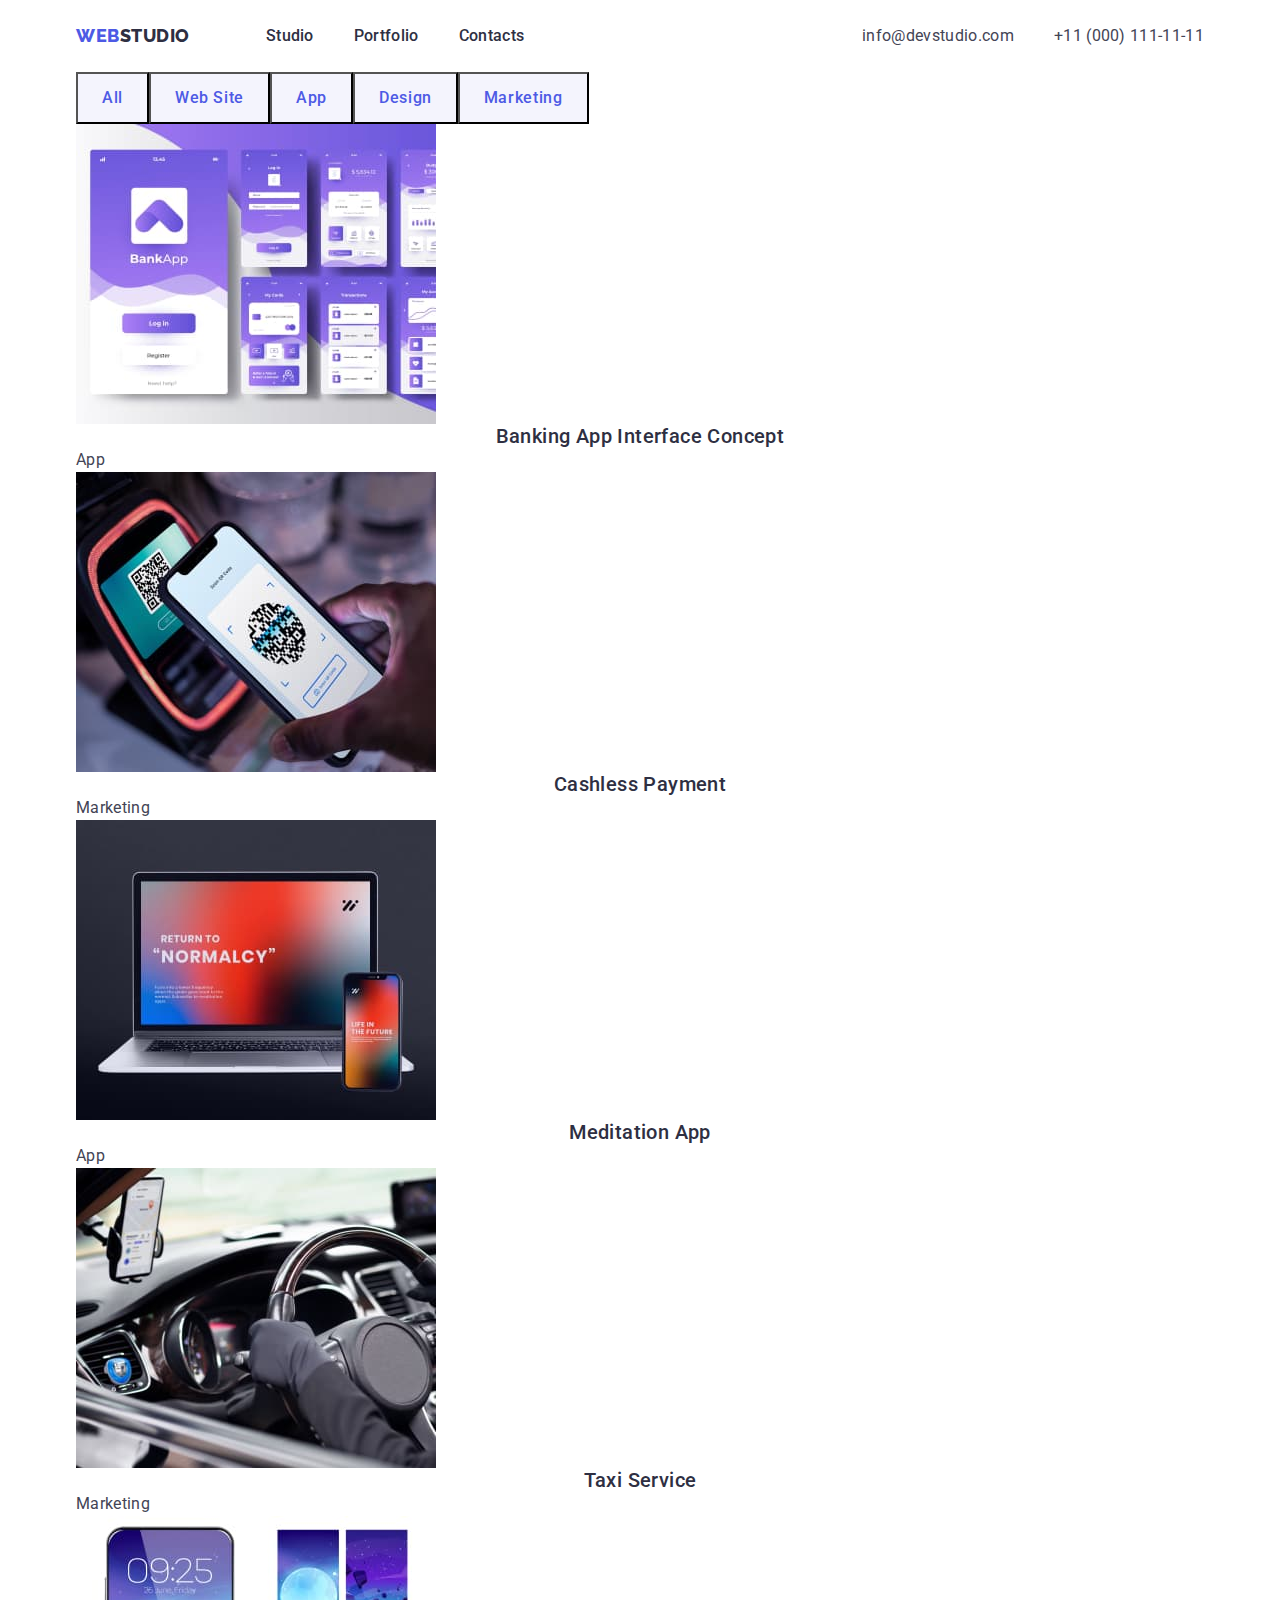
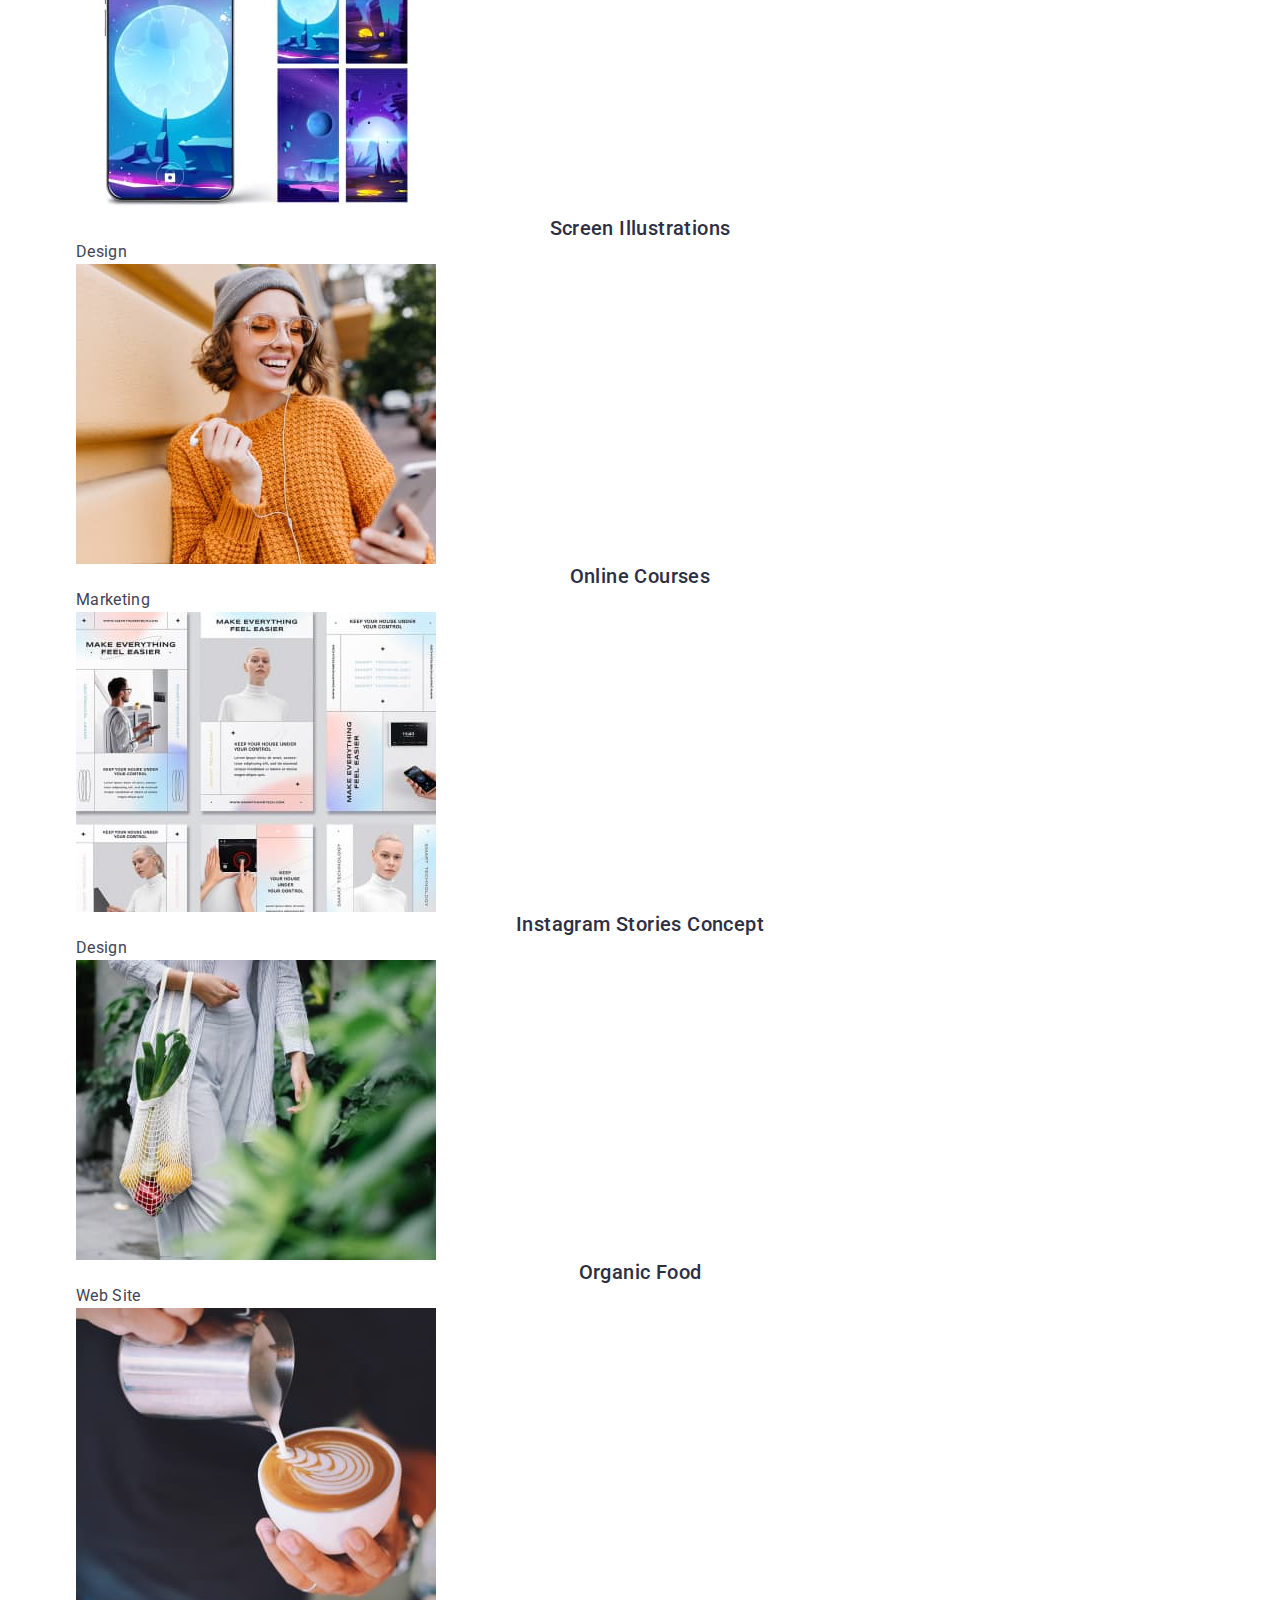
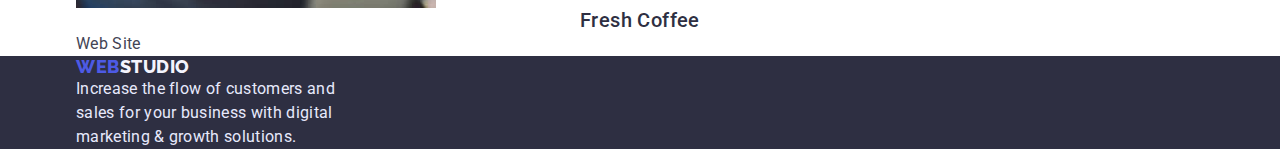
==== portfolio.html @ dd69af37 "processing" ====
<!DOCTYPE html>
<html lang="en">
  <head>
    <meta charset="UTF-8" />
    <meta http-equiv="X-UA-Compatible" content="IE=edge" />
    <meta name="viewport" content="width=device-width, initial-scale=1.0" />
    <title>Portfolio</title>
    <link rel="preconnect" href="https://fonts.googleapis.com" />
    <link rel="preconnect" href="https://fonts.gstatic.com" crossorigin />
    <link
      href="https://fonts.googleapis.com/css2?family=Raleway:wght@800&family=Roboto:wght@400;500;700&display=swap"
      rel="stylesheet"
    />
    <link
      rel="stylesheet"
      href="https://cdn.jsdelivr.net/npm/modern-normalize@1.1.0/modern-normalize.min.css"
    />
    <link rel="stylesheet" href="./css/style.css" />
  </head>

  <body>
    <header class="top-header">
      <!-- Navigation -->
      <div class="conteiner header-conteiner">
        <nav class="page-nav">
          <a class="link logo" href="./index.html"
            >Web<span class="logo-first">Studio</span>
          </a>
          <ul class="list menu">
            <li class="menu-item">
              <a href="./index.html" class="link menu-link">Studio</a>
            </li>
            <li class="menu-item">
              <a href="./portfolio.html" class="link menu-link">Portfolio</a>
            </li>
            <li class="menu-item">
              <a href="" class="link menu-link">Contacts</a>
            </li>
          </ul>
        </nav>

        <!-- Contacts -->
        <address class="adrs">
          <ul class="list contacts">
            <li class="contact-item">
              <a href="mailto:info@devstudio.com" class="link contact"
                >info@devstudio.com</a
              >
            </li>
            <li class="contact-item">
              <a href="tel:+110001111111" class="link contact"
                >+11 (000) 111-11-11</a
              >
            </li>
          </ul>
        </address>
      </div>
    </header>

    <main>
      <!-- FILTER -->
      <section class="filter">
        <div class="conteiner">
          <h1 hidden>Filter</h1>

          <ul class="list filter-list">
            <li class="filter-item">
              <button type="button" class="filter-btn">All</button>
            </li>
            <li class="filter-item">
              <button type="button" class="filter-btn">Web Site</button>
            </li>
            <li class="filter-item">
              <button type="button" class="filter-btn">App</button>
            </li>
            <li class="filter-item">
              <button type="button" class="filter-btn">Design</button>
            </li>
            <li class="filter-item">
              <button type="button" class="filter-btn">Marketing</button>
            </li>
          </ul>

          <ul class="list gallery-list">
            <li class="gallery-item">
              <a
                href="./images/page-2/section-2/project-card-1.jpg"
                class="link"
              >
                <img
                  src="./images/page-2/section-2/project-card-1.jpg"
                  alt="BankApp"
                  width="360"
                  height="300"
                />
                <h2 class="secondary-title">Banking App Interface Concept</h2>
                <p class="text">App</p>
              </a>
            </li>
            <li class="gallery-item">
              <a
                href="./images/page-2/section-2/project-card-2.jpg"
                class="link"
              >
                <img
                  src="./images/page-2/section-2/project-card-2.jpg"
                  alt="qr-reader on smartphone"
                  width="360"
                  height="300"
                />
                <h2 class="secondary-title">Cashless Payment</h2>
                <p class="text">Marketing</p>
              </a>
            </li>
            <li class="gallery-item">
              <a
                href="./images/page-2/section-2/project-card-3.jpg"
                class="link"
              >
                <img
                  src="./images/page-2/section-2/project-card-3.jpg"
                  alt="smartphone and notebook"
                  width="360"
                  height="300"
                />
                <h2 class="secondary-title">Meditation App</h2>
                <p class="text">App</p>
              </a>
            </li>
            <li class="gallery-item">
              <a href="./images/page-2/section-3/img-1.jpg" class="link">
                <img
                  src="./images/page-2/section-3/img-1.jpg"
                  alt="smartphone on a car"
                  width="360"
                  height="300"
                />
                <h2 class="secondary-title">Taxi Service</h2>
                <p class="text">Marketing</p>
              </a>
            </li>
            <li class="gallery-item">
              <a href="./images/page-2/section-3/img-2.jpg" class="link">
                <img
                  src="./images/page-2/section-3/img-2.jpg"
                  alt="smartphone"
                  width="360"
                  height="300"
                />
                <h2 class="secondary-title">Screen Illustrations</h2>
                <p class="text">Design</p>
              </a>
            </li>
            <li class="gallery-item">
              <a href="./images/page-2/section-3/img-3.jpg" class="link">
                <img
                  src="./images/page-2/section-3/img-3.jpg"
                  alt="the girl listens to music "
                  width="360"
                  height="300"
                />
                <h2 class="secondary-title">Online Courses</h2>
                <p class="text">Marketing</p>
              </a>
            </li>
            <li class="gallery-item">
              <a
                href="./images/page-2/section-4/project-card-1.jpg"
                class="link"
              >
                <img
                  src="./images/page-2/section-4/project-card-1.jpg"
                  alt="brochure layoutsc"
                  width="360"
                  height="300"
                />
                <h2 class="secondary-title">Instagram Stories Concept</h2>
                <p class="text">Design</p>
              </a>
            </li>
            <li class="gallery-item">
              <a
                href="./images/page-2/section-4/project-card-2.jpg"
                class="link"
              >
                <img
                  src="./images/page-2/section-4/project-card-2.jpg"
                  alt="the girl carries fruit"
                  width="360"
                  height="300"
                />
                <h2 class="secondary-title">Organic Food</h2>
                <p class="text">Web Site</p>
              </a>
            </li>
            <li class="gallery-item">
              <a
                href="./images/page-2/section-4/project-card-3.jpg"
                class="link"
              >
                <img
                  src="./images/page-2/section-4/project-card-3.jpg"
                  alt="coffee with foam"
                  width="360"
                  height="300"
                />
                <h2 class="secondary-title">Fresh Coffee</h2>
                <p class="text">Web Site</p>
              </a>
            </li>
          </ul>
        </div>
      </section>
    </main>

    <!-- Footer -->
    <footer class="ftr">
      <div class="conteiner">
        <a class="link logo" href="./index.html"
          >Web<span class="logo-second">Studio</span>
        </a>
        <p class="ftr-text">
          Increase the flow of customers and sales for your business with
          digital marketing & growth solutions.
        </p>
      </div>
    </footer>
  </body>
</html>
---- css/style.css ----
:root {
    --primary-font: 'Roboto',
        sans-serif;
    --secondary-font: 'Raleway',
        sans-serif;
    --primary-text-color: #434455;
    --title-text-color: #2E2F42;
    --accent-color: #404BBF;
}

/* Resetting default styles */
.list {
    list-style: none;
}

.link {
    text-decoration: none;
}

h1,
h2,
h3,
h4,
p {
    margin-top: 0;
    margin-bottom: 0;
}

ul {
    margin-top: 0;
    margin-bottom: 0;
    padding-left: 0;
}

img {
    display: block;
}

button {
    cursor: pointer;
}

/* Inheriting*/
body {
    font-family: var(--primary-font);
    color: var(--primary-text-color);
}

/* COMPONENTS */
.section-title {
    font-size: 36px;
    line-height: 1.11;
    text-align: center;
    letter-spacing: 0.02em;
    text-transform: capitalize;
    color: var(--title-text-color);
}

.secondary-title {
    font-weight: 500;
    font-size: 20px;
    line-height: 1.2;
    text-align: center;
    letter-spacing: 0.02em;
    color: var(--title-text-color);
}

.text {
    font-size: 16px;
    line-height: 1.5;
    letter-spacing: 0.02em;
    color: var(--primary-text-color);
}

.conteiner {
    width: 1158px;
    padding-left: 15px;
    padding-right: 15px;
    margin: 0 auto;
}

/* ============ HEADER ============ */
.top-header {
    padding-top: 24px;
    padding-bottom: 24px;
}

.header-conteiner {
    display: flex;
    align-items: center;
}

/* Navigation */
.page-nav {
    display: flex;
    align-items: center;
    margin-right: auto;
}

.logo {
    font-family: var(--secondary-font);
    font-weight: 800;
    font-size: 18px;
    line-height: 1.17;
    display: flex;
    align-items: center;
    letter-spacing: 0.03em;
    text-transform: uppercase;
    color: #4D5AE5;
    margin-right: 76px;
}

.logo-first {
    color: var(--title-text-color);
}

.menu {
    display: flex;
    gap: 40px;
}

.menu-link {
    font-weight: 500;
    font-size: 16px;
    line-height: 1.5;
    letter-spacing: 0.02em;
    color: var(--title-text-color);
}

.menu-link:is(:hover, :focus) {
    color: var(--accent-color);
}

/* Contacts */
.adrs {
    font-style: normal;
}

.contacts {
    display: flex;
    align-items: center;
    gap: 40px;

}

.contact {
    font-size: 16px;
    line-height: 1.5;
    letter-spacing: 0.02em;
    color: var(--primary-text-color);
}

.contact:is(:hover, :focus) {
    color: var(--accent-color);
}



/* ============ /HEADER ============ */

/* ============ HERO ============ */
.hero {
    background: var(--title-text-color);
    padding-top: 188px;
    padding-bottom: 188px;
}

.hero-title {
    font-size: 56px;
    line-height: 1.07;
    text-align: center;
    letter-spacing: 0.02em;
    color: #FFFFFF;
    max-width: 496px;
    margin: 0 auto;
}

.modal-btn {
    min-width: 169px;
    height: 56px;
    font-family: inherit;
    font-weight: 500;
    font-size: 16px;
    line-height: 1.5;
    display: flex;
    align-items: center;
    letter-spacing: 0.04em;
    color: #FFFFFF;
    background: #4D5AE5;
    box-shadow: 0px 4px 4px rgba(0, 0, 0, 0.15);
    border-radius: 4px;
    margin-top: 48px;
    margin-left: auto;
    margin-right: auto;
    padding: 16px 32px;
}

.modal-btn:is(:hover, :focus) {
    background: var(--accent-color);
}

/* ============ /HERO ============ */

/*! ============ BENEFITS ============ */
.benefits {
    padding-top: 120px;
    padding-bottom: 120px;
}

.conteiner {}

.list {}

.benefits-list {
    display: flex;
    gap: 24px;
}

.benefits-list-item {}

.benefits-title {}

.secondary-title {}

.benefits-text {}

.text {}

/*! ============ /BENEFITS ============ */

/* ==============ABOUT=================== */
.about {
    padding-bottom: 120px;
}

.section-title {
    margin-bottom: 72px;
}

.about-list {
    display: flex;
    gap: 24px;


}


/* ==============/ABOUT=================== */

/* *=============TEAM======================== */
.team {
    background: #F4F4FD;
    padding-bottom: 120px;
}

.team-list {
    display: flex;
    gap: 24px;

}

.team-title {
    padding-top: 124px;
}

.team-text {
    text-align: center;
    margin-top: 8px;
}

.team-conteiner {
    background: #FFFFFF;
    box-shadow: 0px 1px 6px rgba(46, 47, 66, 0.08), 0px 1px 1px rgba(46, 47, 66, 0.16), 0px 2px 1px rgba(46, 47, 66, 0.08);
    border-radius: 0px 0px 4px 4px;
    padding: 32px 16px;

}

/* *=============/TEAM======================== */



/* ?=============FILTER========= */
.filter-btn {
    padding: 12px 24px;
    font-family: var(--primary-font);
    font-weight: 500;
    font-size: 16px;
    line-height: 1.5;
    display: flex;
    align-items: center;
    text-align: center;
    letter-spacing: 0.04em;
    color: #4D5AE5;
    background: #F4F4FD;
}

.filter-btn:is(:hover, :focus) {
    color: #FFFFFF;
    background: var(--accent-color);
}

.filter-list {
    display: flex;
    align-items: center;
}

/* ?=============/FILTER========= */

/** ============ FOOTER ============= */
.ftr-text {
    font-weight: 400;
    font-size: 16px;
    line-height: 1.5;
    letter-spacing: 0.02em;
    color: #E7E9FC;
    max-width: 264px;
}

.ftr {
    background: #2E2F42;
}

.logo-second {
    color: #F4F4FD;
}
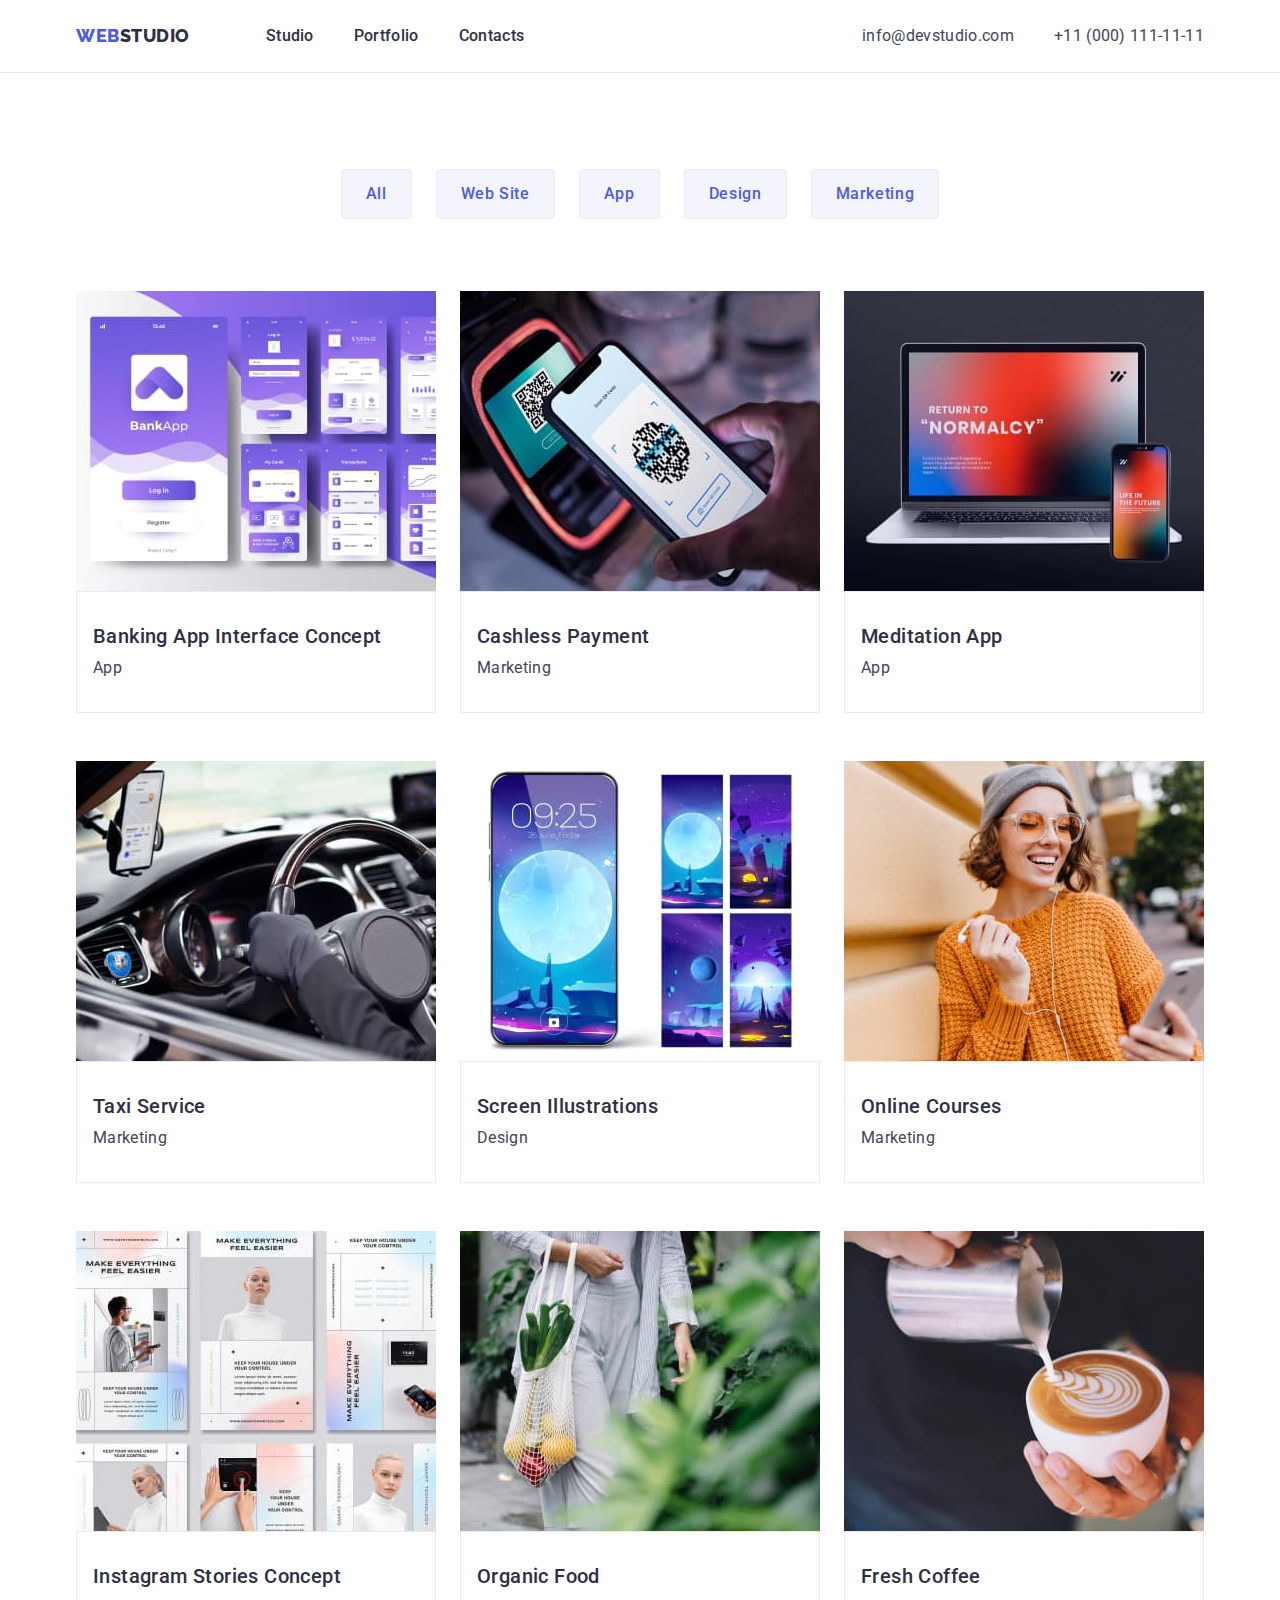
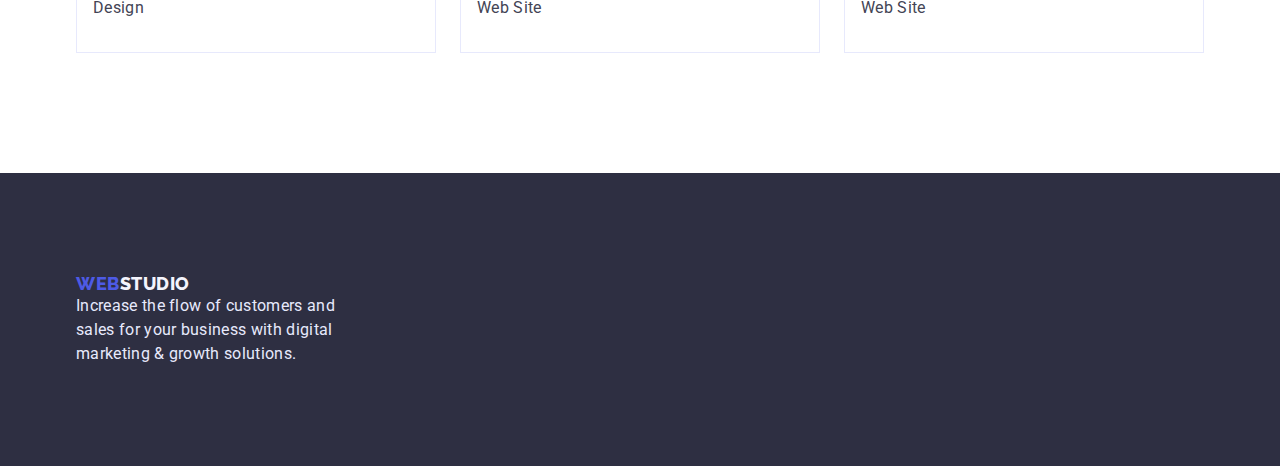
==== commit 210c71e4: "Try#1" ====
--- a/portfolio.html
+++ b/portfolio.html
@@ -93,8 +93,12 @@
                   width="360"
                   height="300"
                 />
-                <h2 class="secondary-title">Banking App Interface Concept</h2>
-                <p class="text">App</p>
+                <div class="gallery-conteiner">
+                  <h2 class="secondary-title gallery-title">
+                    Banking App Interface Concept
+                  </h2>
+                  <p class="text gallery-text">App</p>
+                </div>
               </a>
             </li>
             <li class="gallery-item">
@@ -108,8 +112,12 @@
                   width="360"
                   height="300"
                 />
-                <h2 class="secondary-title">Cashless Payment</h2>
-                <p class="text">Marketing</p>
+                <div class="gallery-conteiner">
+                  <h2 class="secondary-title gallery-title">
+                    Cashless Payment
+                  </h2>
+                  <p class="text gallery-text">Marketing</p>
+                </div>
               </a>
             </li>
             <li class="gallery-item">
@@ -123,8 +131,10 @@
                   width="360"
                   height="300"
                 />
-                <h2 class="secondary-title">Meditation App</h2>
-                <p class="text">App</p>
+                <div class="gallery-conteiner">
+                  <h2 class="secondary-title gallery-title">Meditation App</h2>
+                  <p class="text gallery-text">App</p>
+                </div>
               </a>
             </li>
             <li class="gallery-item">
@@ -135,8 +145,10 @@
                   width="360"
                   height="300"
                 />
-                <h2 class="secondary-title">Taxi Service</h2>
-                <p class="text">Marketing</p>
+                <div class="gallery-conteiner">
+                  <h2 class="secondary-title gallery-title">Taxi Service</h2>
+                  <p class="text gallery-text">Marketing</p>
+                </div>
               </a>
             </li>
             <li class="gallery-item">
@@ -147,8 +159,12 @@
                   width="360"
                   height="300"
                 />
-                <h2 class="secondary-title">Screen Illustrations</h2>
-                <p class="text">Design</p>
+                <div class="gallery-conteiner">
+                  <h2 class="secondary-title gallery-title">
+                    Screen Illustrations
+                  </h2>
+                  <p class="text gallery-text">Design</p>
+                </div>
               </a>
             </li>
             <li class="gallery-item">
@@ -159,8 +175,10 @@
                   width="360"
                   height="300"
                 />
-                <h2 class="secondary-title">Online Courses</h2>
-                <p class="text">Marketing</p>
+                <div class="gallery-conteiner">
+                  <h2 class="secondary-title gallery-title">Online Courses</h2>
+                  <p class="text gallery-text">Marketing</p>
+                </div>
               </a>
             </li>
             <li class="gallery-item">
@@ -174,8 +192,12 @@
                   width="360"
                   height="300"
                 />
-                <h2 class="secondary-title">Instagram Stories Concept</h2>
-                <p class="text">Design</p>
+                <div class="gallery-conteiner">
+                  <h2 class="secondary-title gallery-title">
+                    Instagram Stories Concept
+                  </h2>
+                  <p class="text gallery-text">Design</p>
+                </div>
               </a>
             </li>
             <li class="gallery-item">
@@ -189,8 +211,10 @@
                   width="360"
                   height="300"
                 />
-                <h2 class="secondary-title">Organic Food</h2>
-                <p class="text">Web Site</p>
+                <div class="gallery-conteiner">
+                  <h2 class="secondary-title gallery-title">Organic Food</h2>
+                  <p class="text gallery-text">Web Site</p>
+                </div>
               </a>
             </li>
             <li class="gallery-item">
@@ -204,8 +228,10 @@
                   width="360"
                   height="300"
                 />
-                <h2 class="secondary-title">Fresh Coffee</h2>
-                <p class="text">Web Site</p>
+                <div class="gallery-conteiner">
+                  <h2 class="secondary-title gallery-title">Fresh Coffee</h2>
+                  <p class="text gallery-text">Web Site</p>
+                </div>
               </a>
             </li>
           </ul>
--- a/css/style.css
+++ b/css/style.css
@@ -60,7 +60,6 @@
     font-weight: 500;
     font-size: 20px;
     line-height: 1.2;
-    text-align: center;
     letter-spacing: 0.02em;
     color: var(--title-text-color);
 }
@@ -83,6 +82,7 @@
 .top-header {
     padding-top: 24px;
     padding-bottom: 24px;
+    border-bottom: 1px solid #E7E9FC;
 }
 
 .header-conteiner {
@@ -207,24 +207,15 @@
     padding-bottom: 120px;
 }
 
-.conteiner {}
-
-.list {}
-
 .benefits-list {
     display: flex;
     gap: 24px;
 }
 
-.benefits-list-item {}
-
-.benefits-title {}
-
-.secondary-title {}
-
-.benefits-text {}
-
-.text {}
+.benefits-title.secondary-title {
+    text-align: left;
+}
+
 
 /*! ============ /BENEFITS ============ */
 
@@ -240,7 +231,6 @@
 .about-list {
     display: flex;
     gap: 24px;
-
 
 }
 
@@ -264,7 +254,6 @@
 }
 
 .team-text {
-    text-align: center;
     margin-top: 8px;
 }
 
@@ -273,6 +262,7 @@
     box-shadow: 0px 1px 6px rgba(46, 47, 66, 0.08), 0px 1px 1px rgba(46, 47, 66, 0.16), 0px 2px 1px rgba(46, 47, 66, 0.08);
     border-radius: 0px 0px 4px 4px;
     padding: 32px 16px;
+    text-align: center;
 
 }
 
@@ -293,6 +283,8 @@
     letter-spacing: 0.04em;
     color: #4D5AE5;
     background: #F4F4FD;
+    border: 1px solid #E7E9FC;
+    border-radius: 4px;
 }
 
 .filter-btn:is(:hover, :focus) {
@@ -301,8 +293,40 @@
 }
 
 .filter-list {
-    display: flex;
-    align-items: center;
+    padding-top: 96px;
+    display: flex;
+    align-items: center;
+    justify-content: center;
+    gap: 24px;
+}
+
+.gallery-list {
+    padding-top: 72px;
+    display: flex;
+    flex-wrap: wrap;
+    column-gap: 24px;
+    row-gap: 48px;
+    padding-bottom: 120px;
+}
+
+.gallery-item {
+    width: calc((100% - 48px) / 3);
+}
+
+.gallery-conteiner {
+    background: #FFFFFF;
+    border: 1px solid #E7E9FC;
+}
+
+.gallery-title {
+    margin-top: 32px;
+    margin-bottom: 8px;
+    margin-left: 16px;
+}
+
+.gallery-text {
+    padding-bottom: 32px;
+    margin-left: 16px;
 }
 
 /* ?=============/FILTER========= */
@@ -319,6 +343,8 @@
 
 .ftr {
     background: #2E2F42;
+    padding-top: 100px;
+    padding-bottom: 100px;
 }
 
 .logo-second {
